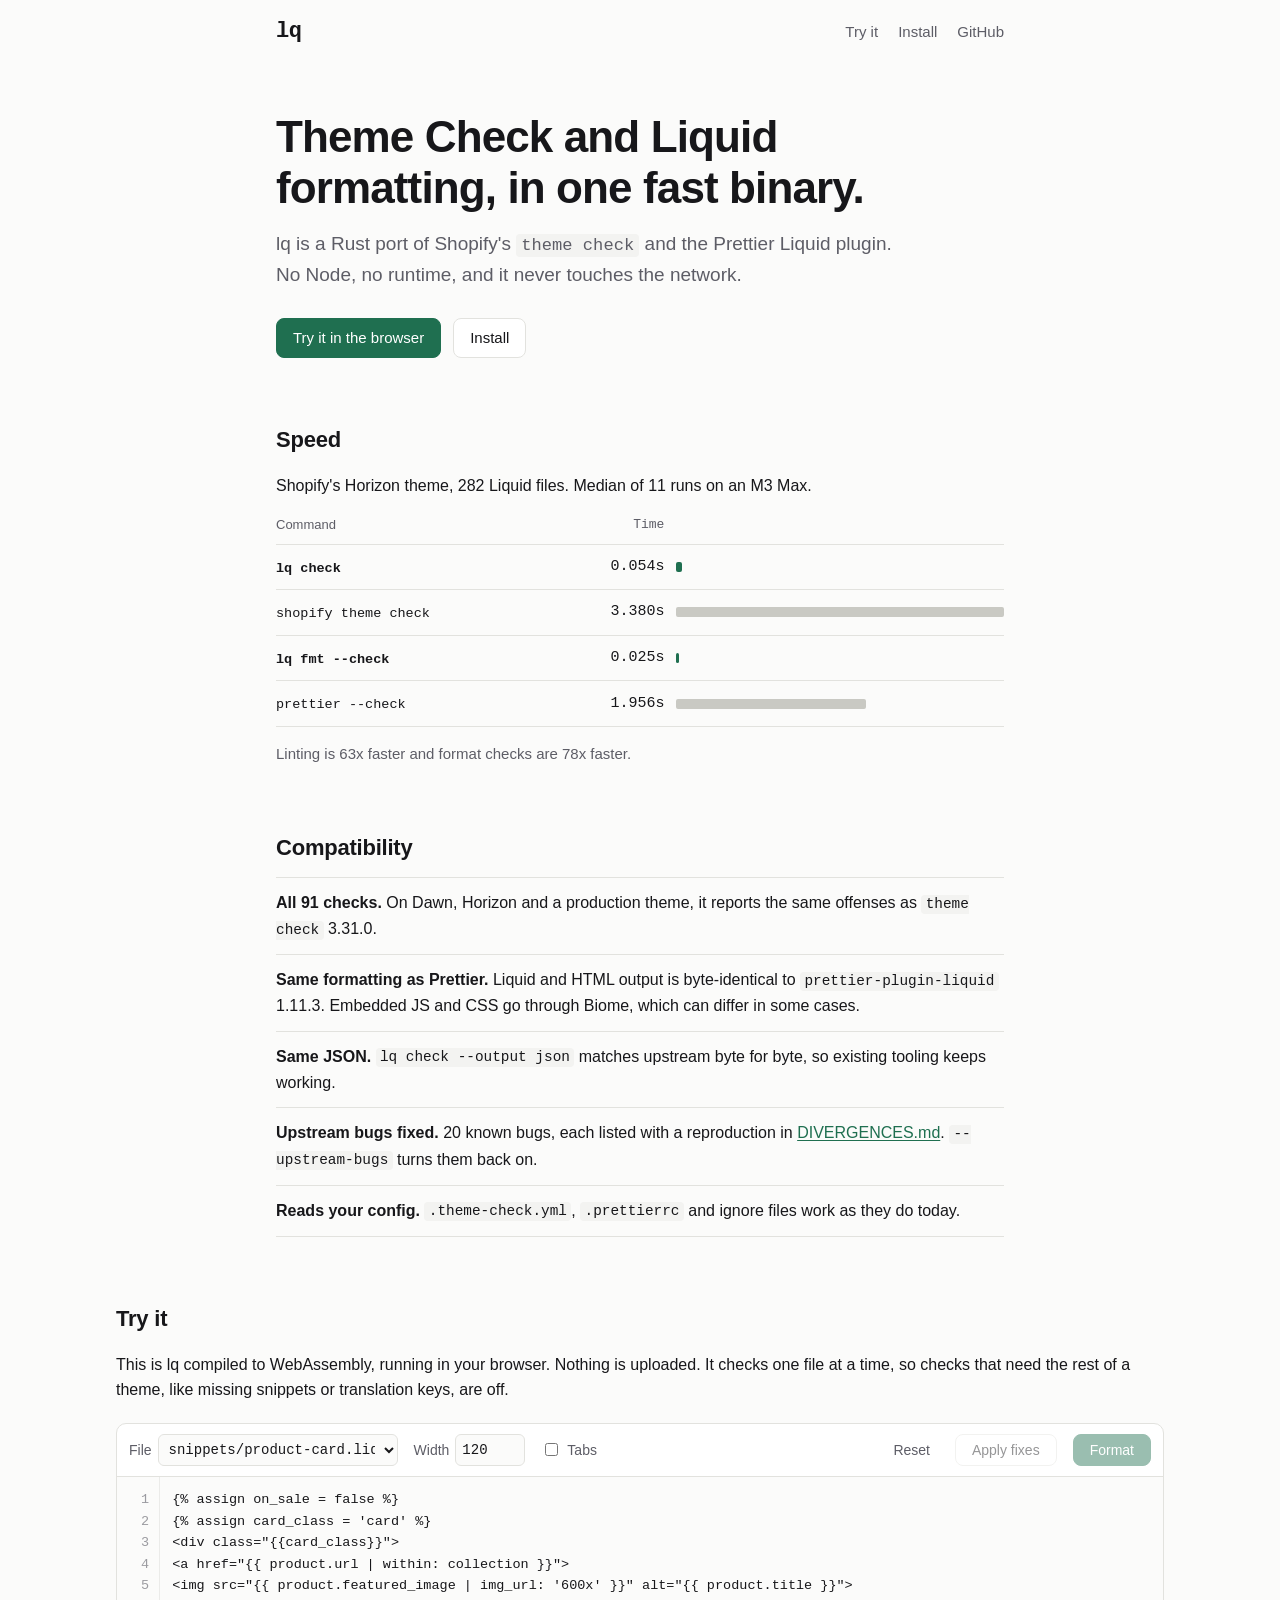
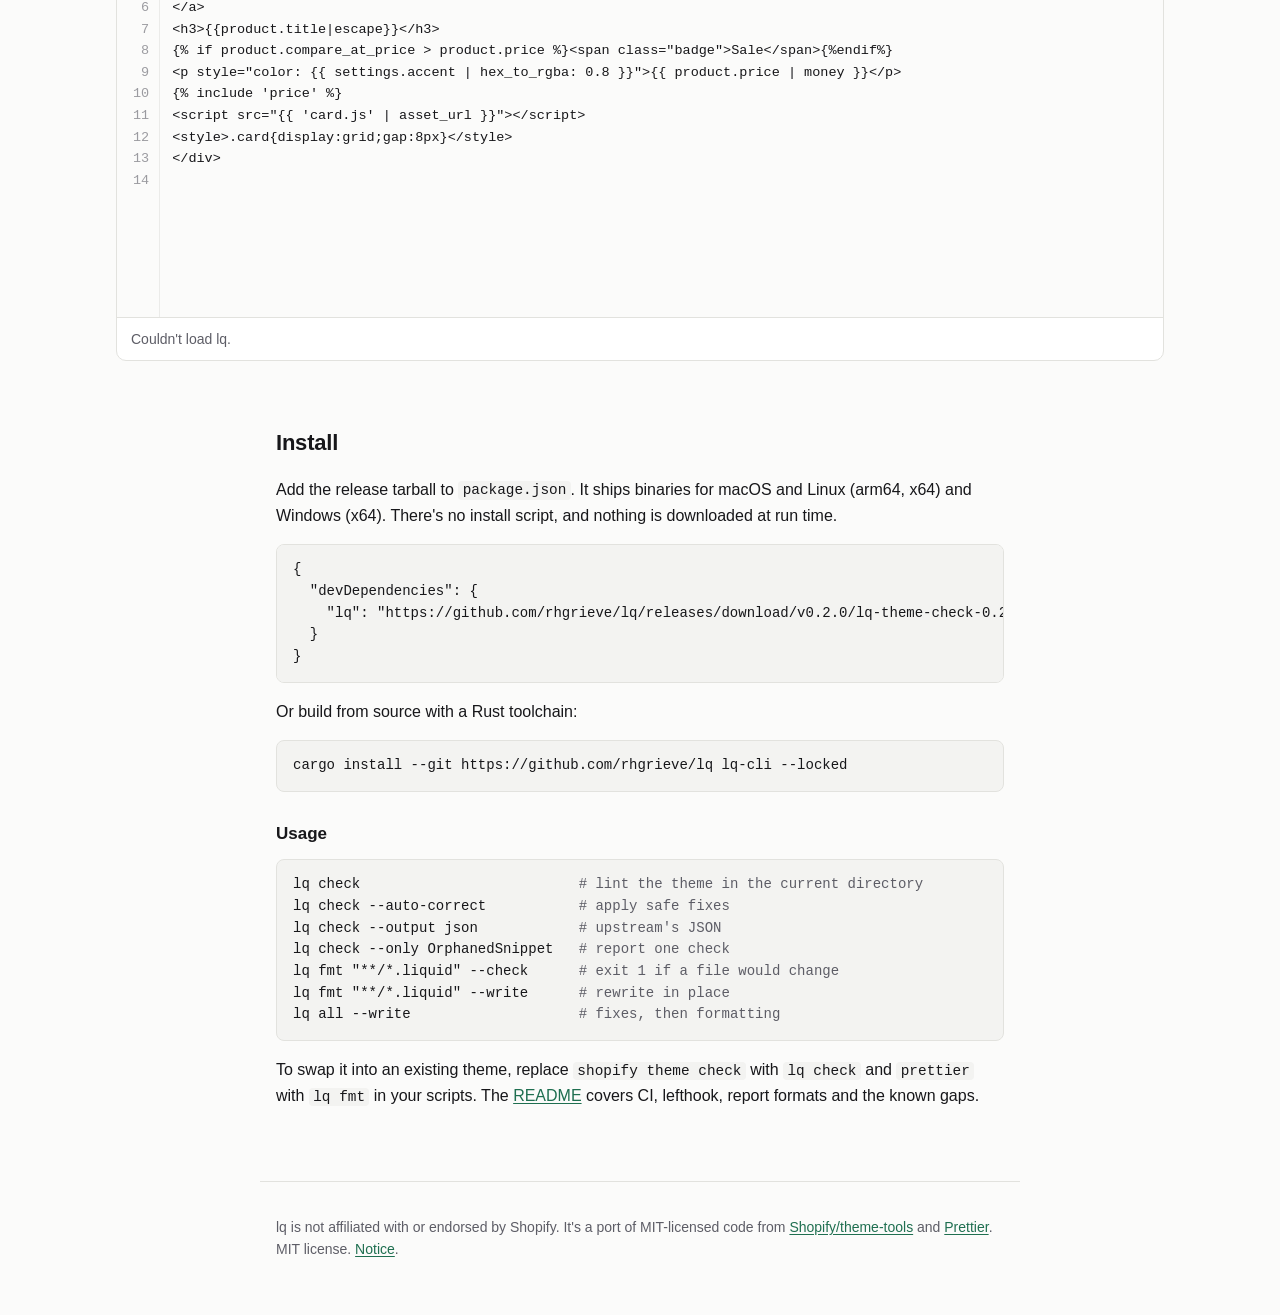
==== site/index.html @ 5e0118fc "Add a landing page with an in-browser playground site/ is plain HTML, CSS and JS: what lq is, the Ho" ====
<!doctype html>
<html lang="en">
<head>
  <meta charset="utf-8">
  <meta name="viewport" content="width=device-width, initial-scale=1">
  <title>lq: fast Theme Check and Liquid formatting</title>
  <meta name="description" content="lq is a Rust port of Shopify Theme Check and the Prettier Liquid plugin. One binary, no Node, no network. Try it in the browser.">
  <meta property="og:title" content="lq">
  <meta property="og:description" content="Shopify Theme Check and the Prettier Liquid plugin, ported to Rust. 63x faster lint, 78x faster formatting on Horizon.">
  <link rel="icon" href="data:image/svg+xml,%3Csvg xmlns='http://www.w3.org/2000/svg' viewBox='0 0 32 32'%3E%3Crect width='32' height='32' rx='6' fill='%23111'/%3E%3Ctext x='16' y='22' font-family='monospace' font-size='16' font-weight='700' fill='%23fff' text-anchor='middle'%3Elq%3C/text%3E%3C/svg%3E">
  <link rel="stylesheet" href="style.css">
  <link rel="modulepreload" href="pkg/lq_wasm.js">
  <script type="module" src="app.js"></script>
</head>
<body>
  <header class="wrap top">
    <a class="logo" href="./">lq</a>
    <nav>
      <a href="#try">Try it</a>
      <a href="#install">Install</a>
      <a href="https://github.com/rhgrieve/lq">GitHub</a>
    </nav>
  </header>

  <main>
    <section class="wrap intro">
      <h1>Theme Check and Liquid formatting, in one fast binary.</h1>
      <p class="lede">
        lq is a Rust port of Shopify's <code>theme check</code> and the Prettier Liquid plugin.
        No Node, no runtime, and it never touches the network.
      </p>
      <div class="cta">
        <a class="button primary" href="#try">Try it in the browser</a>
        <a class="button" href="#install">Install</a>
      </div>
    </section>

    <section class="wrap" aria-labelledby="speed-h">
      <h2 id="speed-h">Speed</h2>
      <p>Shopify's Horizon theme, 282 Liquid files. Median of 11 runs on an M3 Max.</p>
      <table class="bench">
        <thead><tr><th scope="col">Command</th><th scope="col" class="num">Time</th><th scope="col" class="bar-col"><span class="sr-only">Relative</span></th></tr></thead>
        <tbody>
          <tr class="lq"><td><code>lq check</code></td><td class="num">0.054s</td><td class="bar-col"><span class="bar" style="--w: 1.6%"></span></td></tr>
          <tr><td><code>shopify theme check</code></td><td class="num">3.380s</td><td class="bar-col"><span class="bar" style="--w: 100%"></span></td></tr>
          <tr class="lq"><td><code>lq fmt --check</code></td><td class="num">0.025s</td><td class="bar-col"><span class="bar" style="--w: 0.74%"></span></td></tr>
          <tr><td><code>prettier --check</code></td><td class="num">1.956s</td><td class="bar-col"><span class="bar" style="--w: 57.9%"></span></td></tr>
        </tbody>
      </table>
      <p class="note">Linting is 63x faster and format checks are 78x faster.</p>
    </section>

    <section class="wrap" aria-labelledby="compat-h">
      <h2 id="compat-h">Compatibility</h2>
      <ul class="facts">
        <li><strong>All 91 checks.</strong> On Dawn, Horizon and a production theme, it reports the same offenses as <code>theme check</code> 3.31.0.</li>
        <li><strong>Same formatting as Prettier.</strong> Liquid and HTML output is byte-identical to <code>prettier-plugin-liquid</code> 1.11.3. Embedded JS and CSS go through Biome, which can differ in some cases.</li>
        <li><strong>Same JSON.</strong> <code>lq check --output json</code> matches upstream byte for byte, so existing tooling keeps working.</li>
        <li><strong>Upstream bugs fixed.</strong> 20 known bugs, each listed with a reproduction in <a href="https://github.com/rhgrieve/lq/blob/main/DIVERGENCES.md">DIVERGENCES.md</a>. <code>--upstream-bugs</code> turns them back on.</li>
        <li><strong>Reads your config.</strong> <code>.theme-check.yml</code>, <code>.prettierrc</code> and ignore files work as they do today.</li>
      </ul>
    </section>

    <section class="wrap wide" id="try" aria-labelledby="try-h">
      <h2 id="try-h">Try it</h2>
      <p>
        This is lq compiled to WebAssembly, running in your browser. Nothing is uploaded.
        It checks one file at a time, so checks that need the rest of a theme, like missing snippets or translation keys, are off.
      </p>

      <div class="playground">
        <div class="toolbar">
          <label>File
            <select id="path">
              <option value="snippets/product-card.liquid">snippets/product-card.liquid</option>
              <option value="sections/featured.liquid">sections/featured.liquid</option>
              <option value="blocks/text.liquid">blocks/text.liquid</option>
              <option value="layout/theme.liquid">layout/theme.liquid</option>
              <option value="templates/product.liquid">templates/product.liquid</option>
            </select>
          </label>
          <label>Width
            <input id="width" type="number" min="40" max="200" step="10" value="120" inputmode="numeric">
          </label>
          <label class="check"><input id="tabs" type="checkbox"> Tabs</label>
          <span class="spacer"></span>
          <button id="reset" type="button" class="quiet">Reset</button>
          <button id="fix" type="button" disabled>Apply fixes</button>
          <button id="format" type="button" class="primary" disabled title="Format (Ctrl+Enter or ⌘+Enter)">Format</button>
        </div>

        <div class="editor">
          <pre class="gutter" id="gutter" aria-hidden="true"></pre>
          <textarea id="source" spellcheck="false" autocapitalize="off" autocomplete="off" aria-label="Liquid source"></textarea>
        </div>

        <div class="results" aria-live="polite">
          <div class="status"><span id="status">Loading lq…</span><span id="timing"></span></div>
          <ol id="offenses" class="offenses"></ol>
        </div>
      </div>
    </section>

    <section class="wrap" id="install" aria-labelledby="install-h">
      <h2 id="install-h">Install</h2>
      <p>Add the release tarball to <code>package.json</code>. It ships binaries for macOS and Linux (arm64, x64) and Windows (x64). There's no install script, and nothing is downloaded at run time.</p>
      <pre class="code"><code>{
  "devDependencies": {
    "lq": "https://github.com/rhgrieve/lq/releases/download/v0.2.0/lq-theme-check-0.2.0.tgz"
  }
}</code></pre>
      <p>Or build from source with a Rust toolchain:</p>
      <pre class="code"><code>cargo install --git https://github.com/rhgrieve/lq lq-cli --locked</code></pre>

      <h3>Usage</h3>
      <pre class="code"><code>lq check                          <span class="c"># lint the theme in the current directory</span>
lq check --auto-correct           <span class="c"># apply safe fixes</span>
lq check --output json            <span class="c"># upstream's JSON</span>
lq check --only OrphanedSnippet   <span class="c"># report one check</span>
lq fmt "**/*.liquid" --check      <span class="c"># exit 1 if a file would change</span>
lq fmt "**/*.liquid" --write      <span class="c"># rewrite in place</span>
lq all --write                    <span class="c"># fixes, then formatting</span></code></pre>
      <p>To swap it into an existing theme, replace <code>shopify theme check</code> with <code>lq check</code> and <code>prettier</code> with <code>lq fmt</code> in your scripts. The <a href="https://github.com/rhgrieve/lq#readme">README</a> covers CI, lefthook, report formats and the known gaps.</p>
    </section>
  </main>

  <footer class="wrap foot">
    <p>lq is not affiliated with or endorsed by Shopify. It's a port of MIT-licensed code from <a href="https://github.com/Shopify/theme-tools">Shopify/theme-tools</a> and <a href="https://github.com/prettier/prettier">Prettier</a>. MIT license. <a href="https://github.com/rhgrieve/lq/blob/main/NOTICE.md">Notice</a>.</p>
    <p id="version"></p>
  </footer>
</body>
</html>
---- site/style.css ----
:root {
  --bg: #fbfbfa;
  --surface: #ffffff;
  --sunken: #f3f3f1;
  --text: #17171a;
  --muted: #5d5d66;
  --border: #e2e2de;
  --accent: #1f6f50;
  --accent-text: #ffffff;
  --bar: #c9c9c3;
  --error: #b42318;
  --warning: #9a6200;
  --info: #2b5fb4;
  --select: #cde8db;
  --mono: ui-monospace, "SF Mono", SFMono-Regular, Menlo, Consolas, "Liberation Mono", monospace;
  --sans: ui-sans-serif, -apple-system, BlinkMacSystemFont, "Segoe UI", Roboto, "Helvetica Neue", Arial, sans-serif;
  color-scheme: light;
}

@media (prefers-color-scheme: dark) {
  :root:not([data-theme="light"]) {
    --bg: #111113;
    --surface: #18181b;
    --sunken: #0c0c0e;
    --text: #ececef;
    --muted: #9b9ba6;
    --border: #2b2b31;
    --accent: #4cc38a;
    --accent-text: #0b1f15;
    --bar: #3a3a42;
    --error: #ff7b72;
    --warning: #e3b341;
    --info: #79a8ff;
    --select: #1d4d37;
    color-scheme: dark;
  }
}

* { box-sizing: border-box; }

html { -webkit-text-size-adjust: 100%; scroll-behavior: smooth; }

body {
  margin: 0;
  background: var(--bg);
  color: var(--text);
  font: 16px/1.6 var(--sans);
}

a { color: var(--accent); text-underline-offset: 2px; }
code, pre, textarea, .gutter { font-variant-ligatures: none; }
code { font-family: var(--mono); font-size: 0.9em; }
p code, li code { background: var(--sunken); padding: 0.1em 0.3em; border-radius: 4px; }

.wrap { max-width: 760px; margin: 0 auto; padding: 0 16px; }
.wrap.wide { max-width: 1080px; }

.sr-only { position: absolute; width: 1px; height: 1px; overflow: hidden; clip: rect(0 0 0 0); white-space: nowrap; }

.top { display: flex; align-items: center; justify-content: space-between; padding-top: 20px; padding-bottom: 20px; }
.logo { font: 700 22px/1 var(--mono); color: var(--text); text-decoration: none; letter-spacing: -0.02em; }
.top nav { display: flex; gap: 20px; font-size: 15px; }
.top nav a { color: var(--muted); text-decoration: none; }
.top nav a:hover { color: var(--text); }

section.wrap { margin-top: 64px; margin-bottom: 64px; scroll-margin-top: 16px; }
section.intro { margin-top: 48px; }
h1 { font-size: clamp(30px, 5vw, 44px); line-height: 1.15; letter-spacing: -0.02em; margin: 0 0 16px; text-wrap: balance; }
h2 { font-size: 22px; margin: 0 0 12px; letter-spacing: -0.01em; }
h3 { font-size: 17px; margin: 28px 0 8px; }
.lede { font-size: 19px; color: var(--muted); margin: 0; max-width: 620px; }
.note { color: var(--muted); font-size: 15px; }

.cta { display: flex; gap: 12px; margin-top: 28px; flex-wrap: wrap; }

.button, button {
  display: inline-flex; align-items: center; justify-content: center;
  min-height: 40px; padding: 0 16px;
  border: 1px solid var(--border); border-radius: 8px;
  background: var(--surface); color: var(--text);
  font: 500 15px/1 var(--sans); text-decoration: none; cursor: pointer;
}
.button:hover, button:hover:not(:disabled) { border-color: var(--muted); }
.button.primary, button.primary { background: var(--accent); border-color: var(--accent); color: var(--accent-text); }
.button.primary:hover, button.primary:hover:not(:disabled) { filter: brightness(1.08); border-color: var(--accent); }
button:disabled { opacity: 0.45; cursor: default; }
:focus-visible { outline: 2px solid var(--accent); outline-offset: 2px; }

.bench { width: 100%; border-collapse: collapse; font-size: 15px; margin: 16px 0 8px; }
.bench th { text-align: left; font-weight: 500; color: var(--muted); font-size: 13px; padding: 0 12px 8px 0; border-bottom: 1px solid var(--border); }
.bench td { padding: 10px 12px 10px 0; border-bottom: 1px solid var(--border); white-space: nowrap; }
.bench .num { text-align: right; font-family: var(--mono); font-variant-numeric: tabular-nums; width: 1%; }
.bench .bar-col { width: 45%; padding-right: 0; }
.bench .bar { display: block; height: 10px; width: max(var(--w), 3px); background: var(--bar); border-radius: 2px; }
.bench tr.lq .bar { background: var(--accent); }
.bench tr.lq td:first-child code { font-weight: 600; }

.facts { list-style: none; padding: 0; margin: 0; }
.facts li { padding: 12px 0; border-bottom: 1px solid var(--border); }
.facts li:first-child { border-top: 1px solid var(--border); }

.code {
  background: var(--sunken); border: 1px solid var(--border); border-radius: 8px;
  padding: 14px 16px; overflow-x: auto; font: 14px/1.55 var(--mono); margin: 12px 0;
}
.code code { font-size: inherit; }
.code .c { color: var(--muted); }

/* Playground */
.playground {
  border: 1px solid var(--border); border-radius: 10px; background: var(--surface);
  overflow: hidden; margin-top: 20px;
}
.toolbar {
  display: flex; flex-wrap: wrap; align-items: center; gap: 10px 16px;
  padding: 10px 12px; border-bottom: 1px solid var(--border); font-size: 14px;
}
.toolbar label { display: inline-flex; align-items: center; gap: 6px; color: var(--muted); }
.toolbar select, .toolbar input[type="number"] {
  font: 14px var(--mono); color: var(--text); background: var(--bg);
  border: 1px solid var(--border); border-radius: 6px; height: 32px; padding: 0 6px;
}
.toolbar input[type="number"] { width: 70px; }
.toolbar select { max-width: 240px; }
.toolbar .spacer { flex: 1; }
.toolbar button { min-height: 32px; font-size: 14px; }
.toolbar button.quiet { border-color: transparent; background: none; color: var(--muted); padding: 0 8px; }
.toolbar button.quiet:hover { color: var(--text); border-color: transparent; }

.editor { display: flex; height: 440px; background: var(--bg); position: relative; }
.gutter, .editor textarea { font: 13.5px/1.6 var(--mono); margin: 0; padding: 12px 0; }
.gutter {
  flex: none; min-width: 3.2em; padding-left: 8px; padding-right: 10px; text-align: right;
  color: var(--muted); opacity: 0.6; overflow: hidden; user-select: none; border-right: 1px solid var(--border);
}
.gutter .hit { color: var(--error); opacity: 1; font-weight: 700; }
.gutter .hit.warning { color: var(--warning); }
.gutter .hit.info { color: var(--info); }
.editor textarea {
  flex: 1; min-width: 0; border: 0; resize: none; outline: none;
  padding-left: 12px; padding-right: 12px;
  background: transparent; color: var(--text); white-space: pre; overflow: auto; tab-size: 2;
}
.editor textarea::selection { background: var(--select); }

.results { border-top: 1px solid var(--border); }
.status {
  display: flex; justify-content: space-between; gap: 12px;
  padding: 10px 14px; font-size: 14px; color: var(--muted);
}
#timing { font-family: var(--mono); font-size: 13px; }
.offenses { list-style: none; margin: 0; padding: 0; max-height: 300px; overflow: auto; }
.offense {
  display: grid; grid-template-columns: 64px 56px 1fr; gap: 2px 12px; align-items: baseline;
  padding: 8px 14px; border-top: 1px solid var(--border); font-size: 14px; cursor: pointer;
}
.offense:hover { background: var(--sunken); }
.sev { font: 600 12px var(--mono); text-transform: uppercase; letter-spacing: 0.03em; }
.sev.error { color: var(--error); }
.sev.warning { color: var(--warning); }
.sev.info { color: var(--info); }
.offense .loc {
  all: unset; font: 13px var(--mono); color: var(--muted); cursor: pointer; border-radius: 4px;
}
.offense .loc:hover { color: var(--text); text-decoration: underline; }
.offense .loc:focus-visible { outline: 2px solid var(--accent); outline-offset: 2px; }
.msg { min-width: 0; }
.meta { display: flex; flex-wrap: wrap; align-items: center; gap: 4px 10px; margin-top: 2px; }
.meta a, .meta code { font: 12.5px var(--mono); }
.meta code { color: var(--muted); }
.fixable { font-size: 12px; color: var(--accent); }
.meta .suggest {
  min-height: 0; padding: 2px 8px; font-size: 12.5px; border-radius: 6px;
  color: var(--accent); border-color: var(--border); background: var(--surface);
}
.meta .suggest::before { content: "Apply:"; color: var(--muted); margin-right: 0.35em; }

.foot { border-top: 1px solid var(--border); padding-top: 20px; padding-bottom: 40px; margin-top: 72px; color: var(--muted); font-size: 14px; }

@media (max-width: 640px) {
  .top nav { gap: 14px; }
  section.wrap { margin-top: 44px; margin-bottom: 44px; }
  .lede { font-size: 17px; }
  .bench .bar-col { display: none; }
  .editor { height: 360px; }
  .toolbar .spacer { display: none; }
  .toolbar select { max-width: 100%; }
  .offense { grid-template-columns: auto 1fr; }
  .offense .msg { grid-column: 1 / -1; }
}
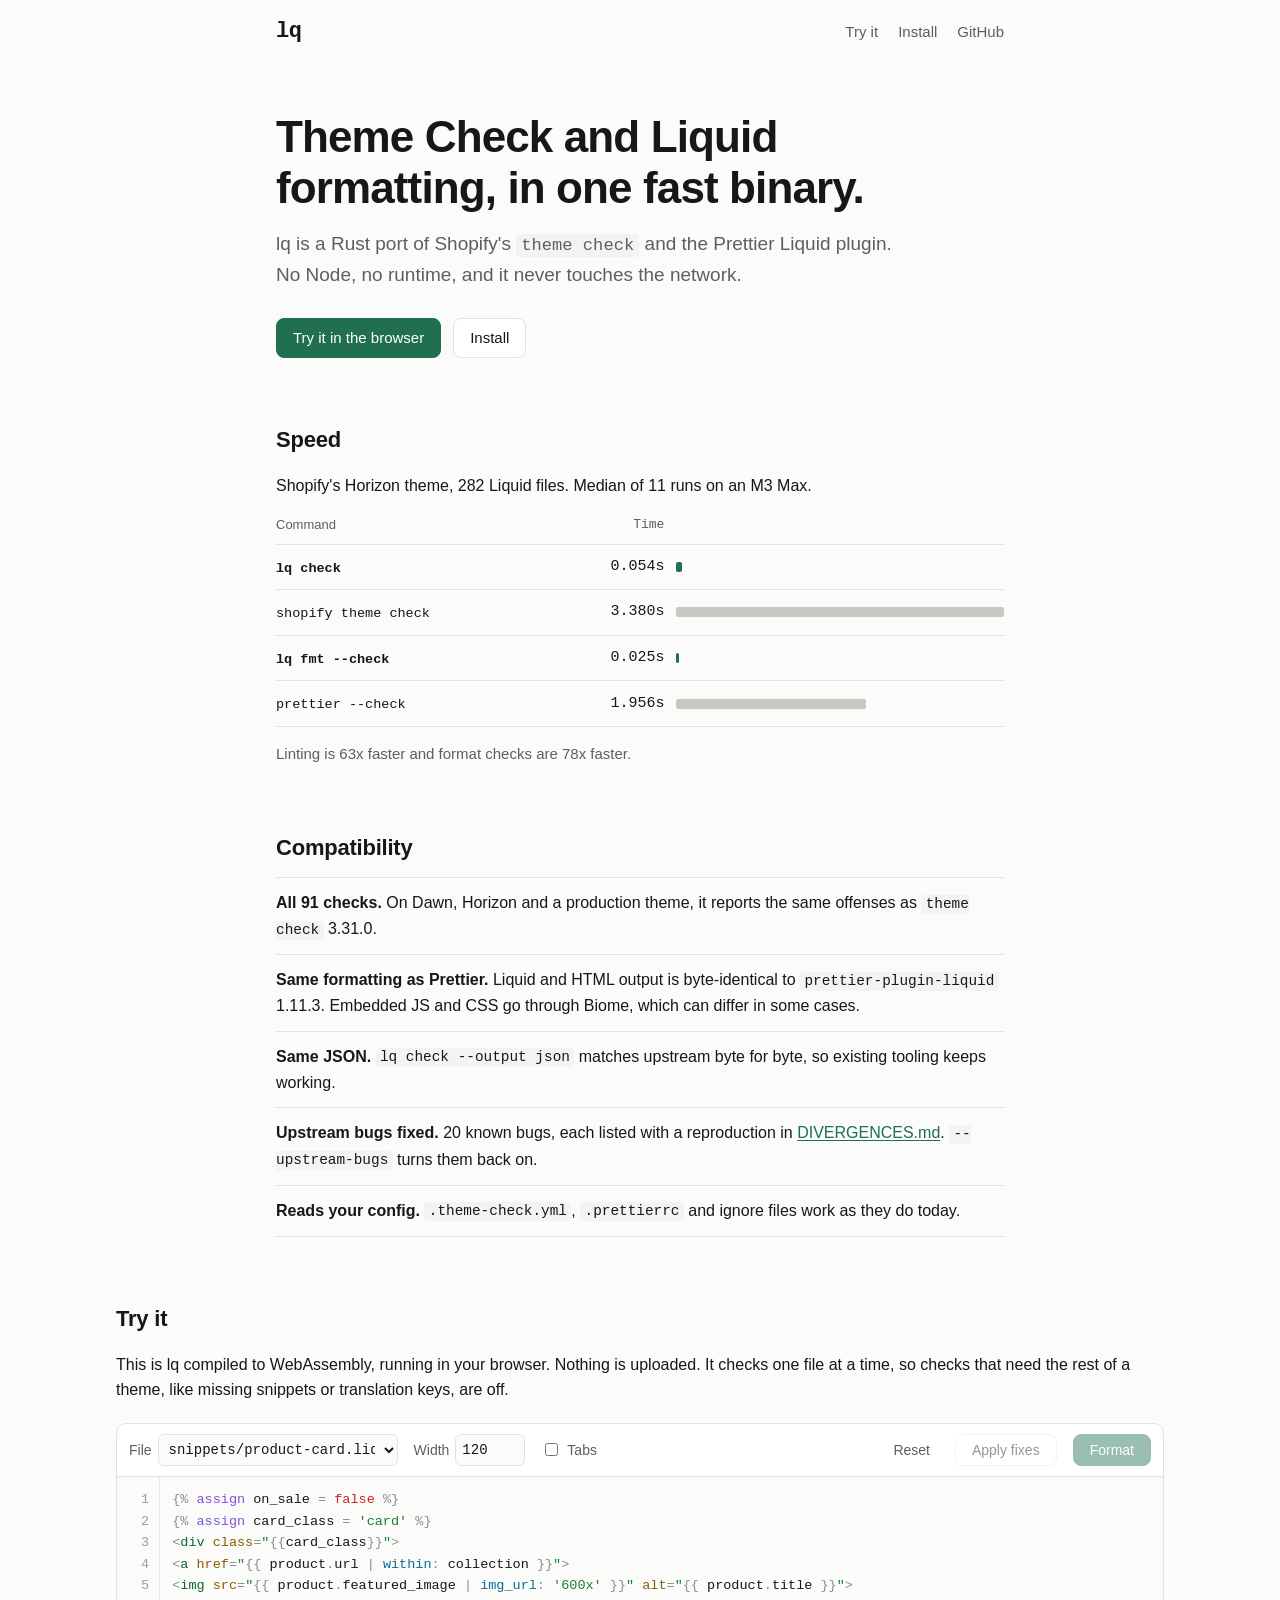
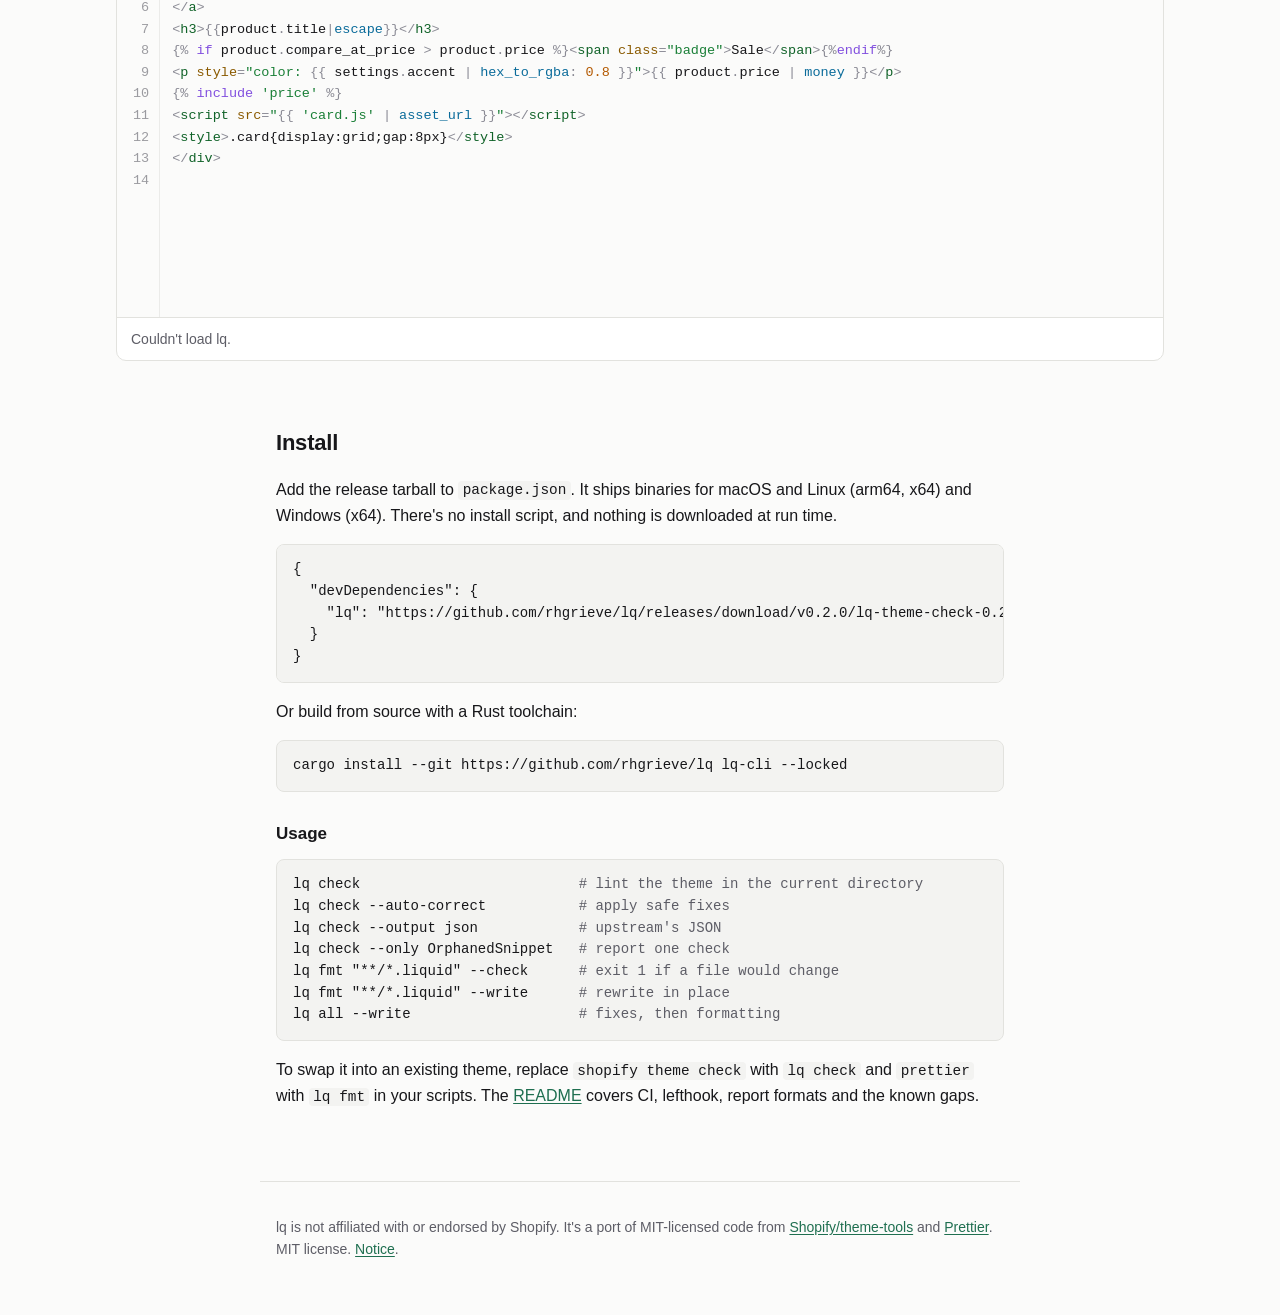
==== commit cf0a8b33: "Highlight Liquid and HTML in the playground editor The editor stays a textarea, so typing, undo and " ====
--- a/site/index.html
+++ b/site/index.html
@@ -91,7 +91,11 @@
 
         <div class="editor">
           <pre class="gutter" id="gutter" aria-hidden="true"></pre>
-          <textarea id="source" spellcheck="false" autocapitalize="off" autocomplete="off" aria-label="Liquid source"></textarea>
+          <div class="code-area">
+            <pre class="layer" id="hl" aria-hidden="true"></pre>
+            <pre class="layer marks" id="marks" aria-hidden="true"></pre>
+            <textarea id="source" spellcheck="false" autocapitalize="off" autocomplete="off" aria-label="Liquid source"></textarea>
+          </div>
         </div>
 
         <div class="results" aria-live="polite">
--- a/site/style.css
+++ b/site/style.css
@@ -1,4 +1,13 @@
 :root {
+  --tk-delim: #8a8a94;
+  --tk-tag: #8250df;
+  --tk-filter: #0a6b9a;
+  --tk-str: #1a7f37;
+  --tk-num: #b35900;
+  --tk-kw: #cf222e;
+  --tk-el: #116329;
+  --tk-attr: #8a5a00;
+  --tk-comment: #8a8a94;
   --bg: #fbfbfa;
   --surface: #ffffff;
   --sunken: #f3f3f1;
@@ -32,6 +41,15 @@
     --warning: #e3b341;
     --info: #79a8ff;
     --select: #1d4d37;
+    --tk-delim: #7d7d88;
+    --tk-tag: #c4a1ff;
+    --tk-filter: #6cc4f0;
+    --tk-str: #8fd19e;
+    --tk-num: #f0a35e;
+    --tk-kw: #ff8b85;
+    --tk-el: #7ee2a8;
+    --tk-attr: #e8c178;
+    --tk-comment: #75757f;
     color-scheme: dark;
   }
 }
@@ -128,7 +146,7 @@
 .toolbar button.quiet:hover { color: var(--text); border-color: transparent; }
 
 .editor { display: flex; height: 440px; background: var(--bg); position: relative; }
-.gutter, .editor textarea { font: 13.5px/1.6 var(--mono); margin: 0; padding: 12px 0; }
+.gutter, .editor textarea, .layer { font: 13.5px/1.6 var(--mono); margin: 0; padding: 12px 0; }
 .gutter {
   flex: none; min-width: 3.2em; padding-left: 8px; padding-right: 10px; text-align: right;
   color: var(--muted); opacity: 0.6; overflow: hidden; user-select: none; border-right: 1px solid var(--border);
@@ -136,12 +154,34 @@
 .gutter .hit { color: var(--error); opacity: 1; font-weight: 700; }
 .gutter .hit.warning { color: var(--warning); }
 .gutter .hit.info { color: var(--info); }
+.code-area { flex: 1; min-width: 0; position: relative; }
+/* The textarea sits on top with transparent text; the layers under it draw the colors and the
+   offense underlines, and scroll with it. */
+.layer, .editor textarea {
+  position: absolute; inset: 0; width: 100%; height: 100%;
+  padding-left: 12px; padding-right: 12px; white-space: pre; tab-size: 2; overflow: hidden;
+  border: 0; letter-spacing: normal; word-spacing: normal;
+}
+.layer { color: var(--text); pointer-events: none; padding-right: 40px; }
+.layer.marks { color: transparent; }
 .editor textarea {
-  flex: 1; min-width: 0; border: 0; resize: none; outline: none;
-  padding-left: 12px; padding-right: 12px;
-  background: transparent; color: var(--text); white-space: pre; overflow: auto; tab-size: 2;
+  resize: none; outline: none; overflow: auto;
+  background: transparent; color: transparent; caret-color: var(--text);
 }
 .editor textarea::selection { background: var(--select); }
+
+.tk-delim, .tk-punct, .tk-op { color: var(--tk-delim); }
+.tk-tag { color: var(--tk-tag); }
+.tk-filter { color: var(--tk-filter); }
+.tk-str { color: var(--tk-str); }
+.tk-num { color: var(--tk-num); }
+.tk-kw { color: var(--tk-kw); }
+.tk-el { color: var(--tk-el); }
+.tk-attr, .tk-arg { color: var(--tk-attr); }
+.tk-comment { color: var(--tk-comment); font-style: italic; }
+.sq { text-decoration: underline wavy var(--error); text-decoration-skip-ink: none; text-underline-offset: 3px; }
+.sq.warning { text-decoration-color: var(--warning); }
+.sq.info { text-decoration-color: var(--info); }
 
 .results { border-top: 1px solid var(--border); }
 .status {
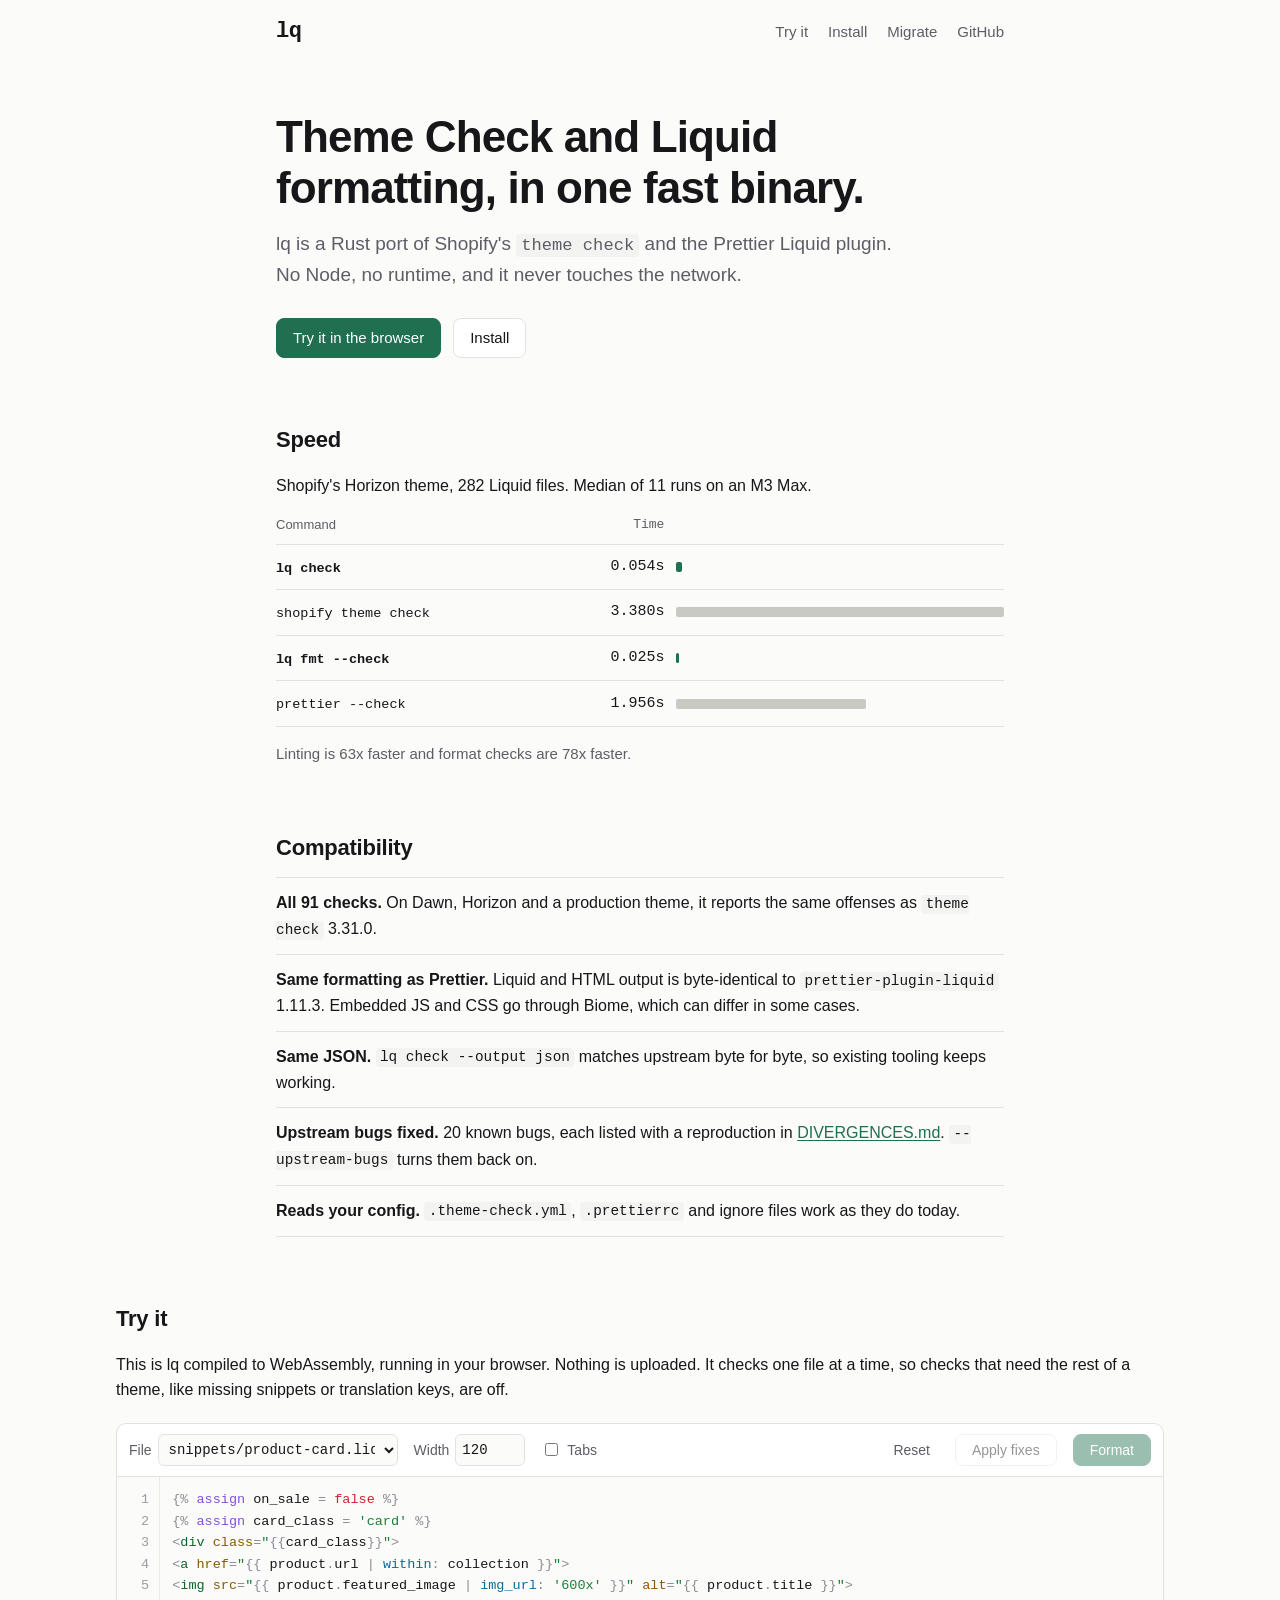
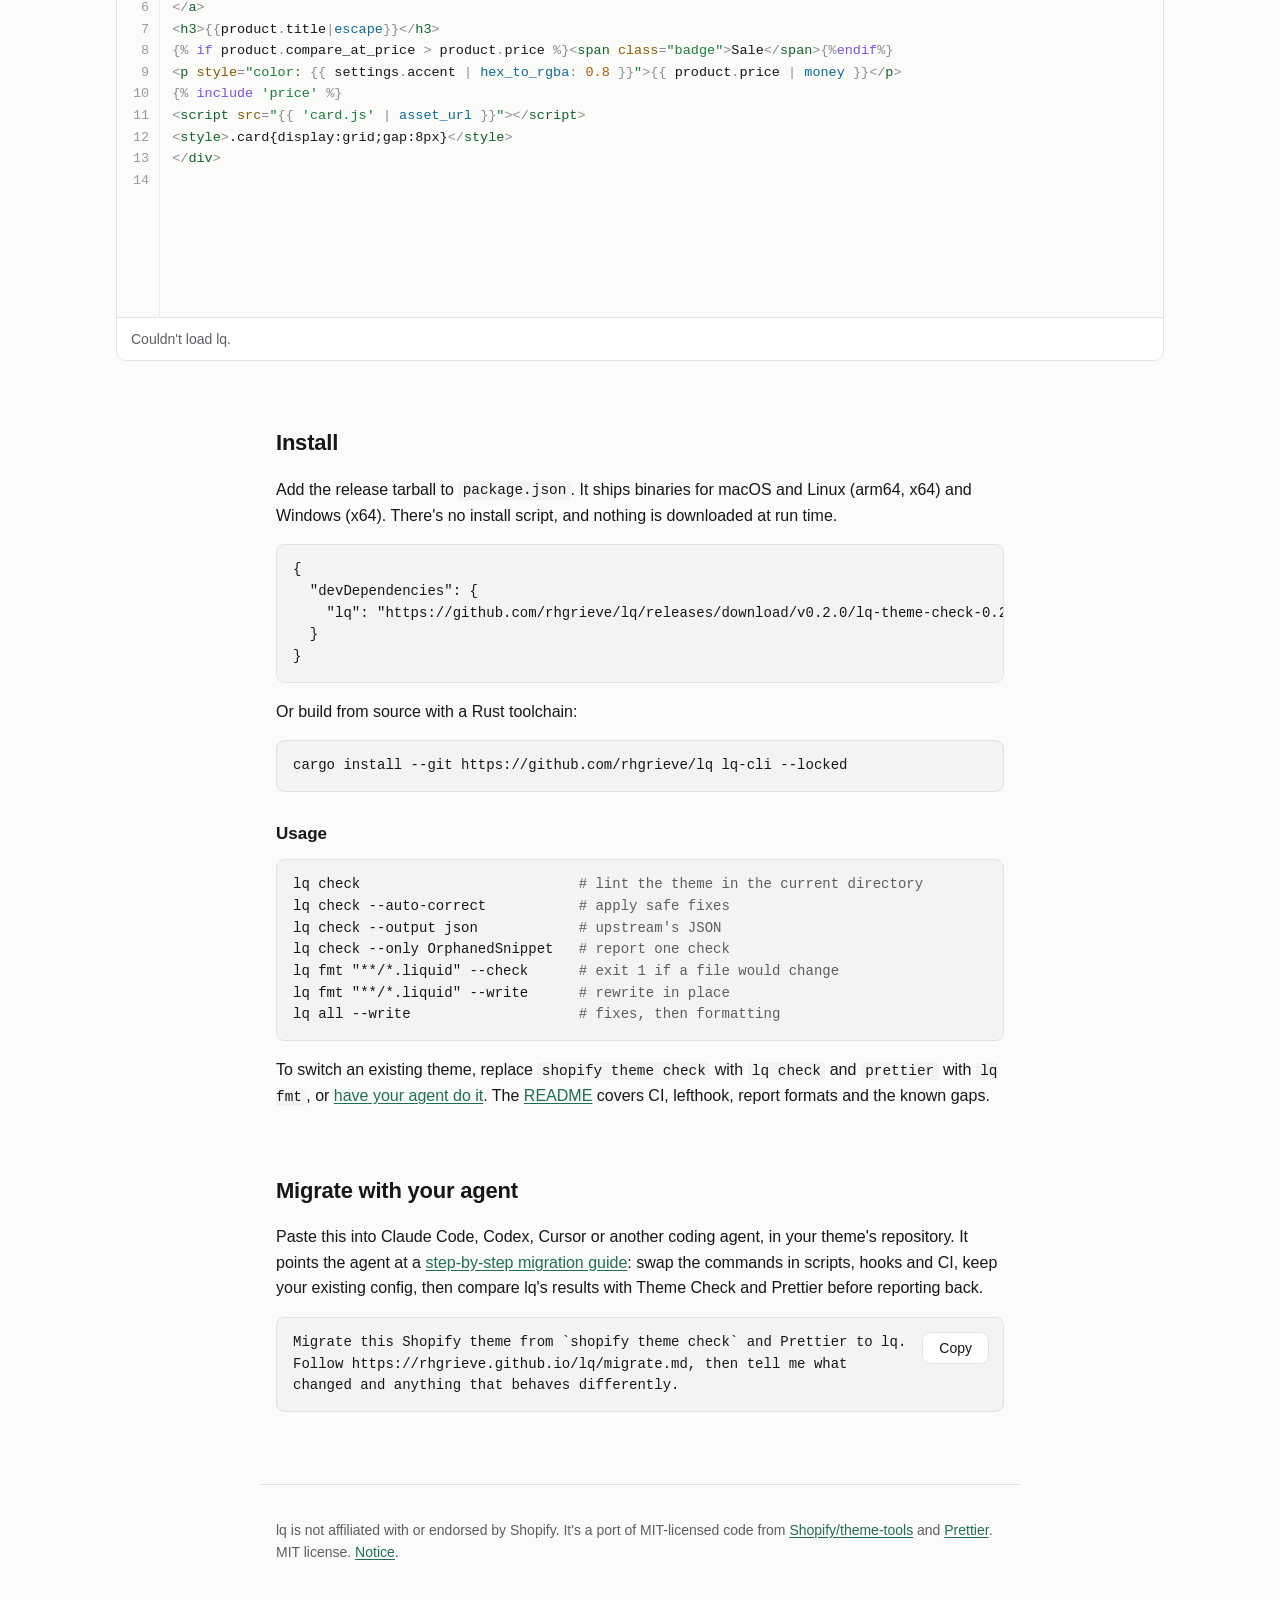
==== commit b1818197: "Add a migration guide for coding agents site/migrate.md tells an agent how to move a theme repositor" ====
--- a/site/index.html
+++ b/site/index.html
@@ -9,6 +9,7 @@
   <meta property="og:description" content="Shopify Theme Check and the Prettier Liquid plugin, ported to Rust. 63x faster lint, 78x faster formatting on Horizon.">
   <link rel="icon" href="data:image/svg+xml,%3Csvg xmlns='http://www.w3.org/2000/svg' viewBox='0 0 32 32'%3E%3Crect width='32' height='32' rx='6' fill='%23111'/%3E%3Ctext x='16' y='22' font-family='monospace' font-size='16' font-weight='700' fill='%23fff' text-anchor='middle'%3Elq%3C/text%3E%3C/svg%3E">
   <link rel="stylesheet" href="style.css">
+  <link rel="alternate" type="text/markdown" href="migrate.md" title="Migrating a theme to lq">
   <link rel="modulepreload" href="pkg/lq_wasm.js">
   <script type="module" src="app.js"></script>
 </head>
@@ -18,6 +19,7 @@
     <nav>
       <a href="#try">Try it</a>
       <a href="#install">Install</a>
+      <a href="#migrate">Migrate</a>
       <a href="https://github.com/rhgrieve/lq">GitHub</a>
     </nav>
   </header>
@@ -124,7 +126,16 @@
 lq fmt "**/*.liquid" --check      <span class="c"># exit 1 if a file would change</span>
 lq fmt "**/*.liquid" --write      <span class="c"># rewrite in place</span>
 lq all --write                    <span class="c"># fixes, then formatting</span></code></pre>
-      <p>To swap it into an existing theme, replace <code>shopify theme check</code> with <code>lq check</code> and <code>prettier</code> with <code>lq fmt</code> in your scripts. The <a href="https://github.com/rhgrieve/lq#readme">README</a> covers CI, lefthook, report formats and the known gaps.</p>
+      <p>To switch an existing theme, replace <code>shopify theme check</code> with <code>lq check</code> and <code>prettier</code> with <code>lq fmt</code>, or <a href="#migrate">have your agent do it</a>. The <a href="https://github.com/rhgrieve/lq#readme">README</a> covers CI, lefthook, report formats and the known gaps.</p>
+    </section>
+
+    <section class="wrap" id="migrate" aria-labelledby="migrate-h">
+      <h2 id="migrate-h">Migrate with your agent</h2>
+      <p>Paste this into Claude Code, Codex, Cursor or another coding agent, in your theme's repository. It points the agent at a <a href="migrate.md">step-by-step migration guide</a>: swap the commands in scripts, hooks and CI, keep your existing config, then compare lq's results with Theme Check and Prettier before reporting back.</p>
+      <div class="prompt">
+        <pre id="prompt-text">Migrate this Shopify theme from `shopify theme check` and Prettier to lq. Follow https://rhgrieve.github.io/lq/migrate.md, then tell me what changed and anything that behaves differently.</pre>
+        <button id="copy-prompt" type="button">Copy</button>
+      </div>
     </section>
   </main>
 
--- a/site/style.css
+++ b/site/style.css
@@ -124,6 +124,13 @@
 .code code { font-size: inherit; }
 .code .c { color: var(--muted); }
 
+.prompt {
+  display: flex; gap: 12px; align-items: flex-start;
+  background: var(--sunken); border: 1px solid var(--border); border-radius: 8px; padding: 14px 14px 14px 16px; margin: 16px 0;
+}
+.prompt pre { flex: 1; min-width: 0; margin: 0; font: 14px/1.55 var(--mono); white-space: pre-wrap; overflow-wrap: anywhere; }
+.prompt button { flex: none; min-height: 32px; font-size: 14px; }
+
 /* Playground */
 .playground {
   border: 1px solid var(--border); border-radius: 10px; background: var(--surface);
@@ -218,7 +225,8 @@
 .foot { border-top: 1px solid var(--border); padding-top: 20px; padding-bottom: 40px; margin-top: 72px; color: var(--muted); font-size: 14px; }
 
 @media (max-width: 640px) {
-  .top nav { gap: 14px; }
+  .top nav { gap: 14px; font-size: 14px; }
+  .prompt { flex-direction: column; }
   section.wrap { margin-top: 44px; margin-bottom: 44px; }
   .lede { font-size: 17px; }
   .bench .bar-col { display: none; }
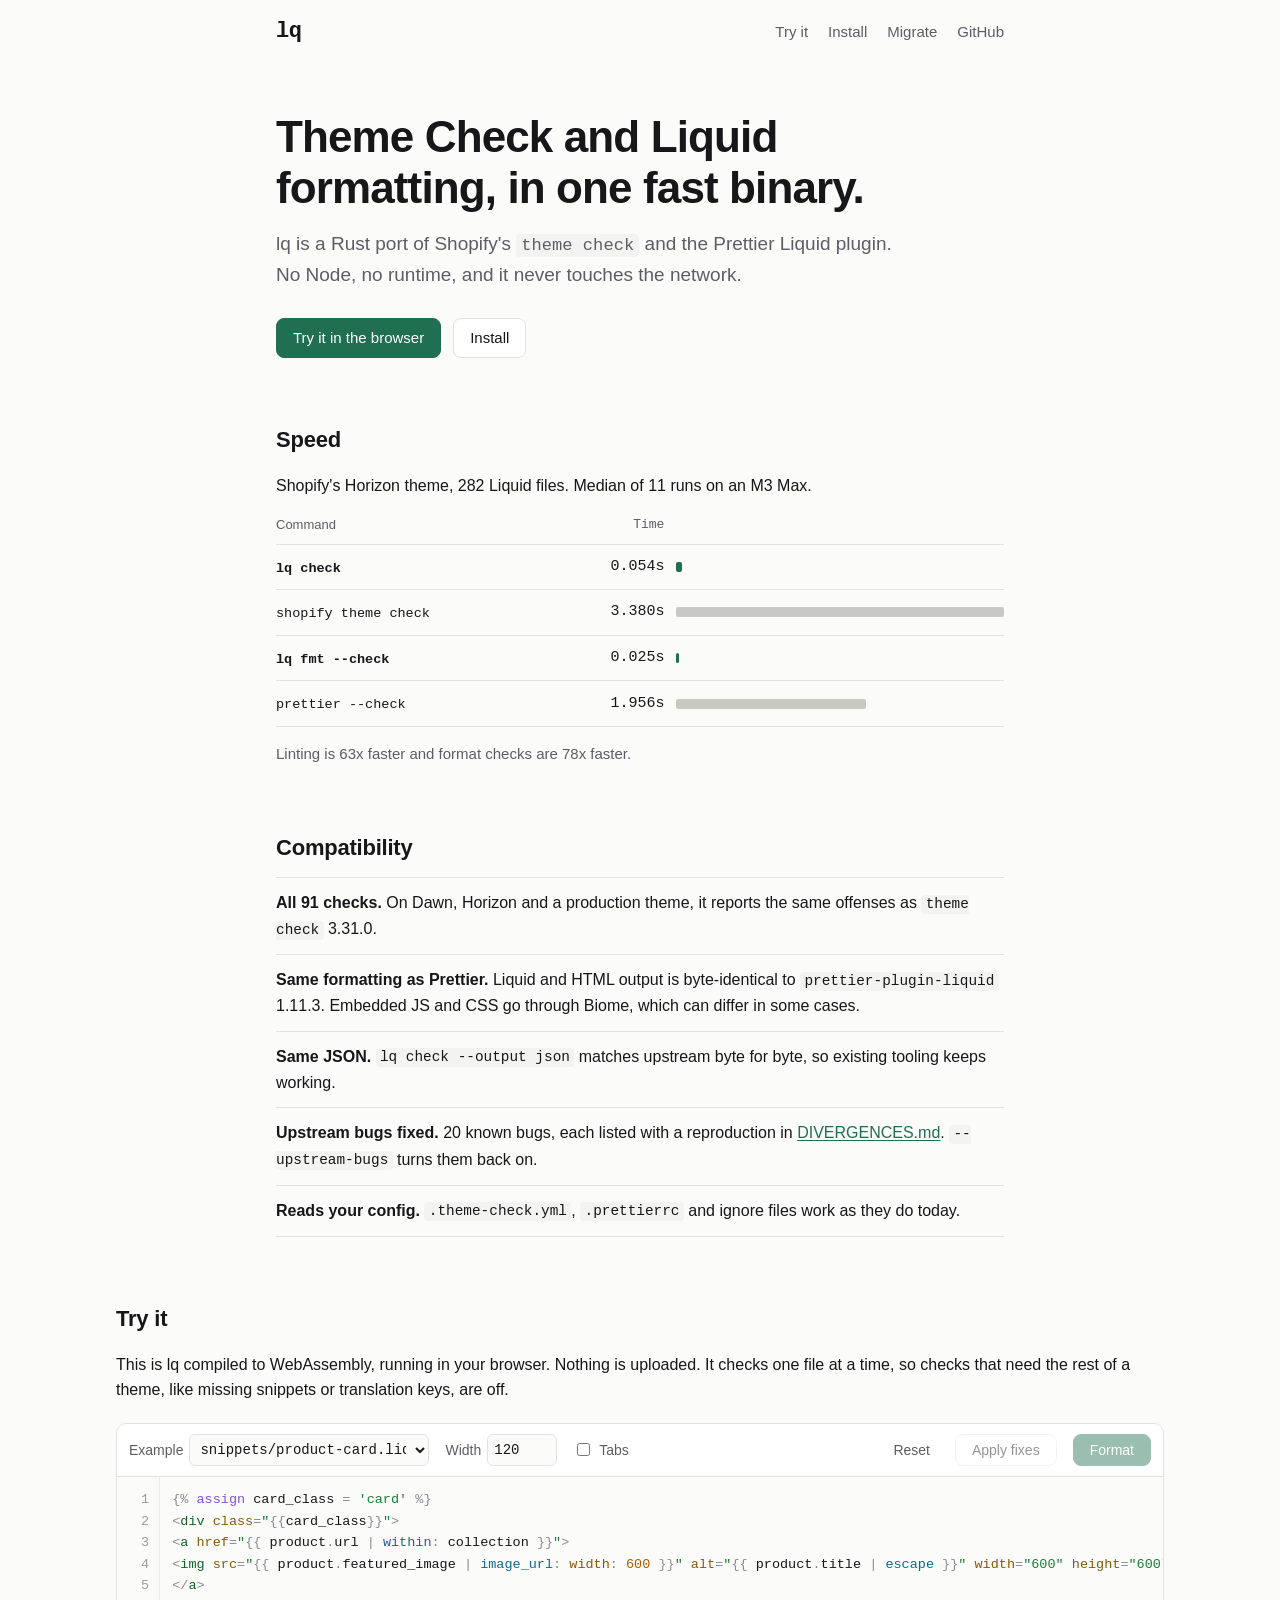
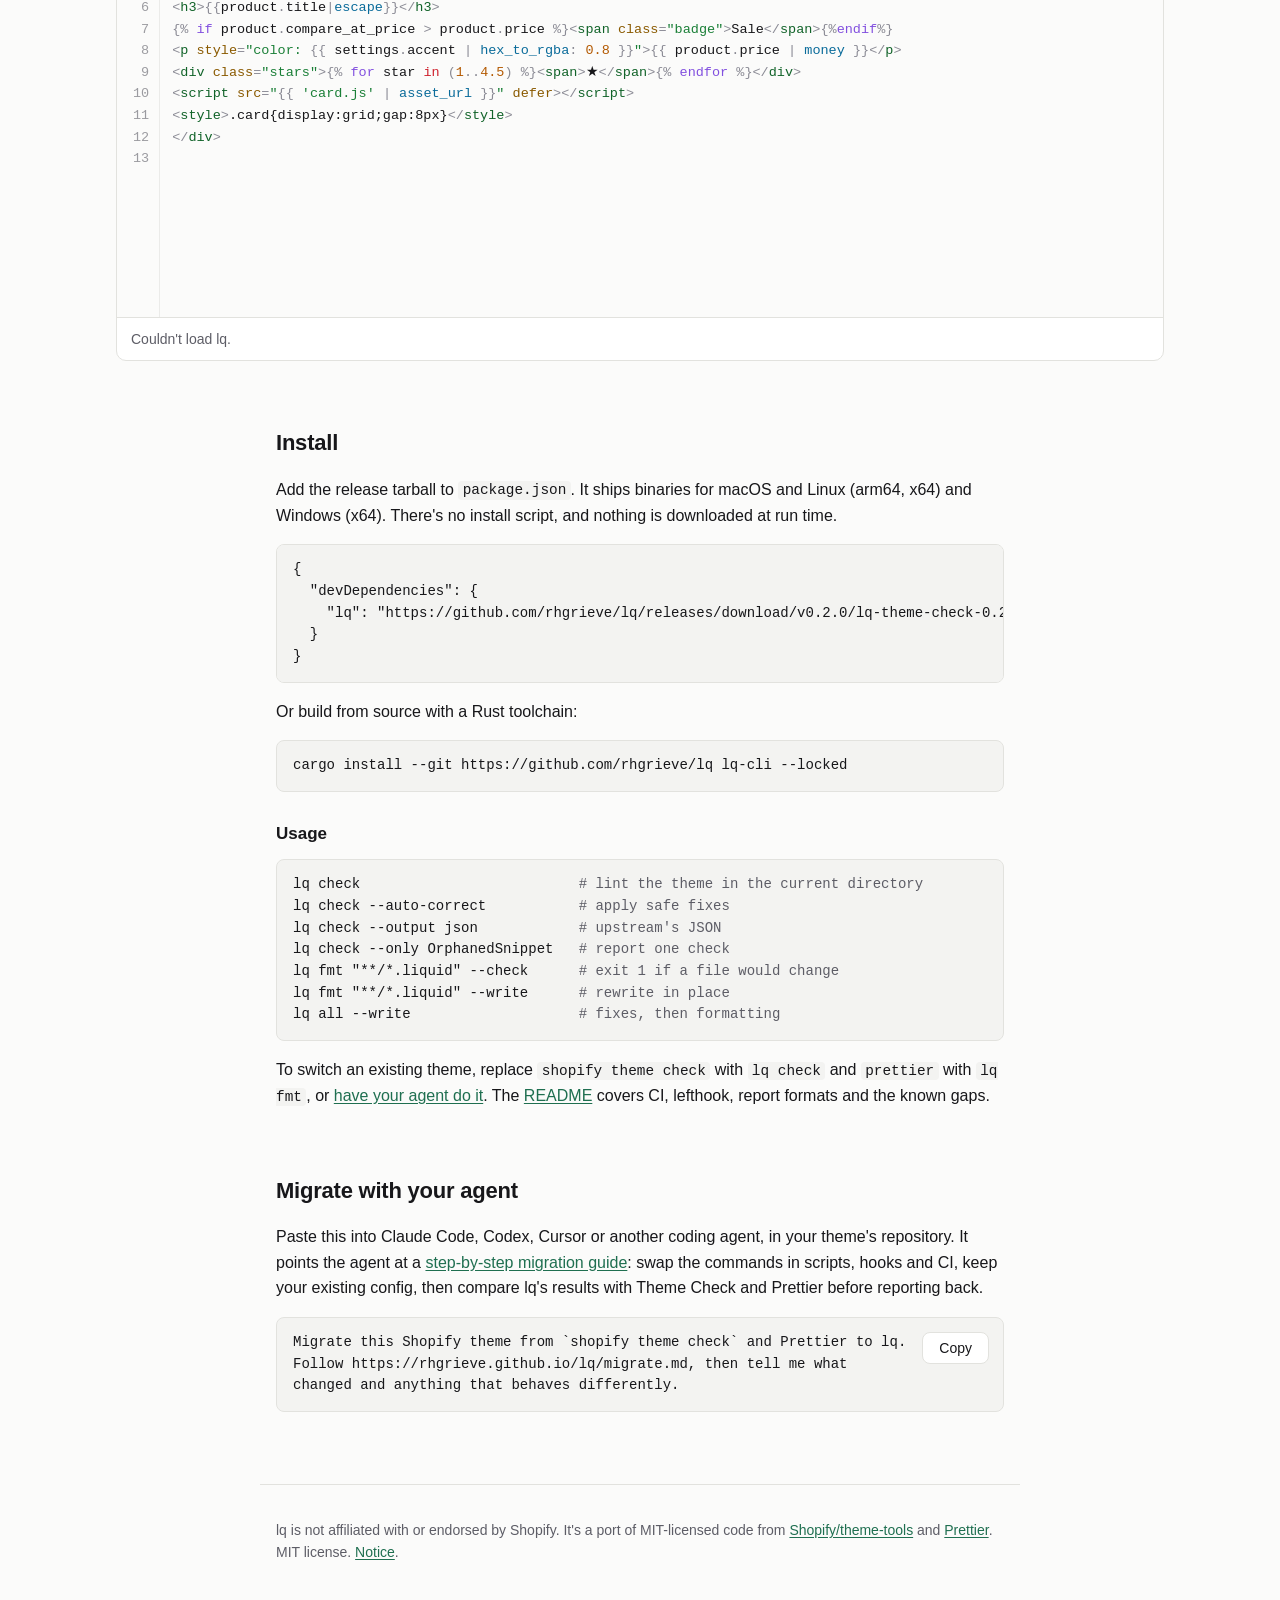
==== commit 80abe8b2: "Load an example per file type from the playground's file picker Picking another path only changed wh" ====
--- a/site/index.html
+++ b/site/index.html
@@ -3,10 +3,33 @@
 <head>
   <meta charset="utf-8">
   <meta name="viewport" content="width=device-width, initial-scale=1">
-  <title>lq: fast Theme Check and Liquid formatting</title>
-  <meta name="description" content="lq is a Rust port of Shopify Theme Check and the Prettier Liquid plugin. One binary, no Node, no network. Try it in the browser.">
-  <meta property="og:title" content="lq">
-  <meta property="og:description" content="Shopify Theme Check and the Prettier Liquid plugin, ported to Rust. 63x faster lint, 78x faster formatting on Horizon.">
+  <title>lq: fast Shopify Theme Check and Liquid formatter</title>
+  <meta name="description" content="lq is a Rust port of Shopify Theme Check and the Prettier Liquid plugin. 63x faster linting and 78x faster format checks, one binary, no Node. Try it in the browser.">
+  <link rel="canonical" href="https://rhgrieve.github.io/lq/">
+  <meta property="og:type" content="website">
+  <meta property="og:site_name" content="lq">
+  <meta property="og:url" content="https://rhgrieve.github.io/lq/">
+  <meta property="og:title" content="lq: fast Shopify Theme Check and Liquid formatter">
+  <meta property="og:description" content="Shopify Theme Check and the Prettier Liquid plugin, ported to Rust. 63x faster lint, 78x faster format checks on Horizon. Try it in the browser.">
+  <meta property="og:image" content="https://rhgrieve.github.io/lq/og.png">
+  <meta property="og:image:width" content="1200">
+  <meta property="og:image:height" content="630">
+  <meta property="og:image:alt" content="lq: Theme Check and Liquid formatting, in one fast binary. 63x faster than theme check, 78x faster than Prettier.">
+  <meta name="twitter:card" content="summary_large_image">
+  <script type="application/ld+json">
+  {
+    "@context": "https://schema.org",
+    "@type": "SoftwareApplication",
+    "name": "lq",
+    "description": "A Rust port of Shopify Theme Check and the Prettier Liquid plugin: lints and formats Shopify Liquid themes.",
+    "url": "https://rhgrieve.github.io/lq/",
+    "applicationCategory": "DeveloperApplication",
+    "operatingSystem": "macOS, Linux, Windows",
+    "license": "https://opensource.org/licenses/MIT",
+    "sameAs": "https://github.com/rhgrieve/lq",
+    "offers": { "@type": "Offer", "price": "0", "priceCurrency": "USD" }
+  }
+  </script>
   <link rel="icon" href="data:image/svg+xml,%3Csvg xmlns='http://www.w3.org/2000/svg' viewBox='0 0 32 32'%3E%3Crect width='32' height='32' rx='6' fill='%23111'/%3E%3Ctext x='16' y='22' font-family='monospace' font-size='16' font-weight='700' fill='%23fff' text-anchor='middle'%3Elq%3C/text%3E%3C/svg%3E">
   <link rel="stylesheet" href="style.css">
   <link rel="alternate" type="text/markdown" href="migrate.md" title="Migrating a theme to lq">
@@ -72,13 +95,11 @@
 
       <div class="playground">
         <div class="toolbar">
-          <label>File
+          <label>Example
             <select id="path">
               <option value="snippets/product-card.liquid">snippets/product-card.liquid</option>
               <option value="sections/featured.liquid">sections/featured.liquid</option>
-              <option value="blocks/text.liquid">blocks/text.liquid</option>
               <option value="layout/theme.liquid">layout/theme.liquid</option>
-              <option value="templates/product.liquid">templates/product.liquid</option>
             </select>
           </label>
           <label>Width
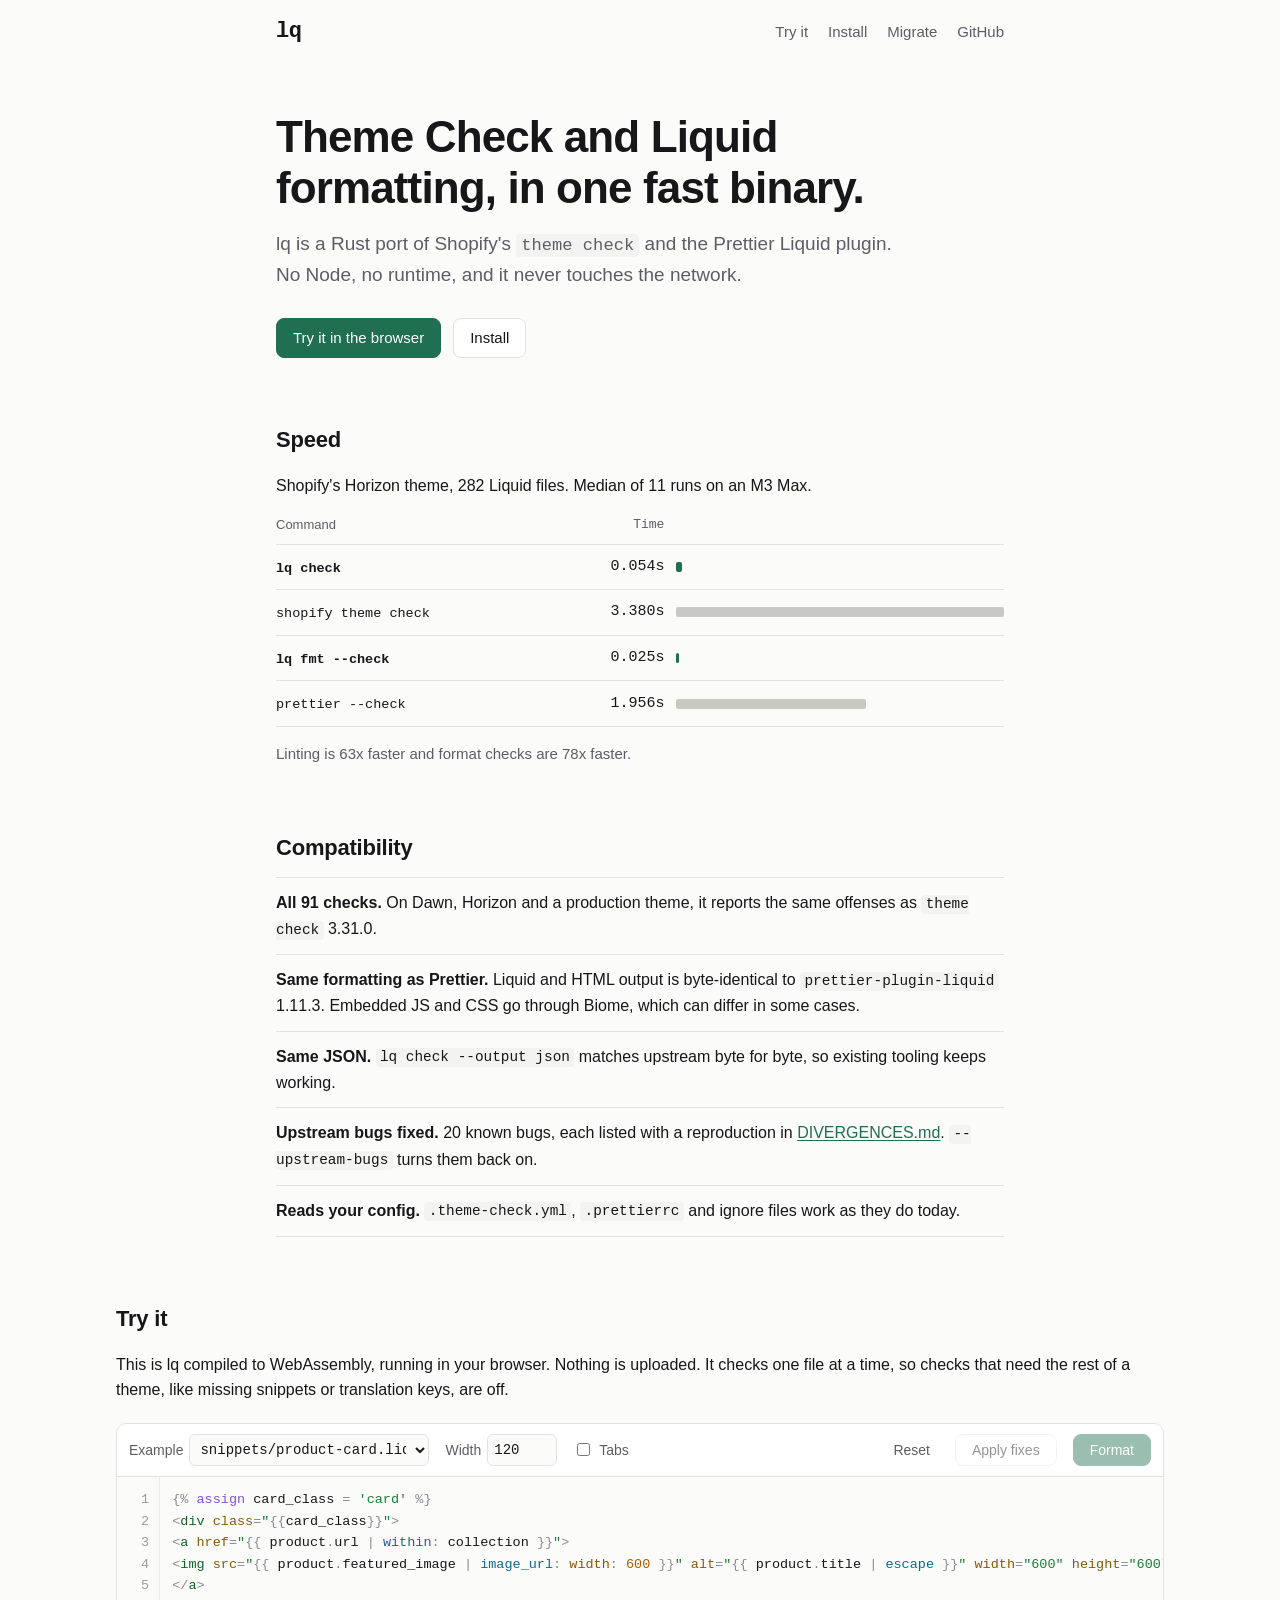
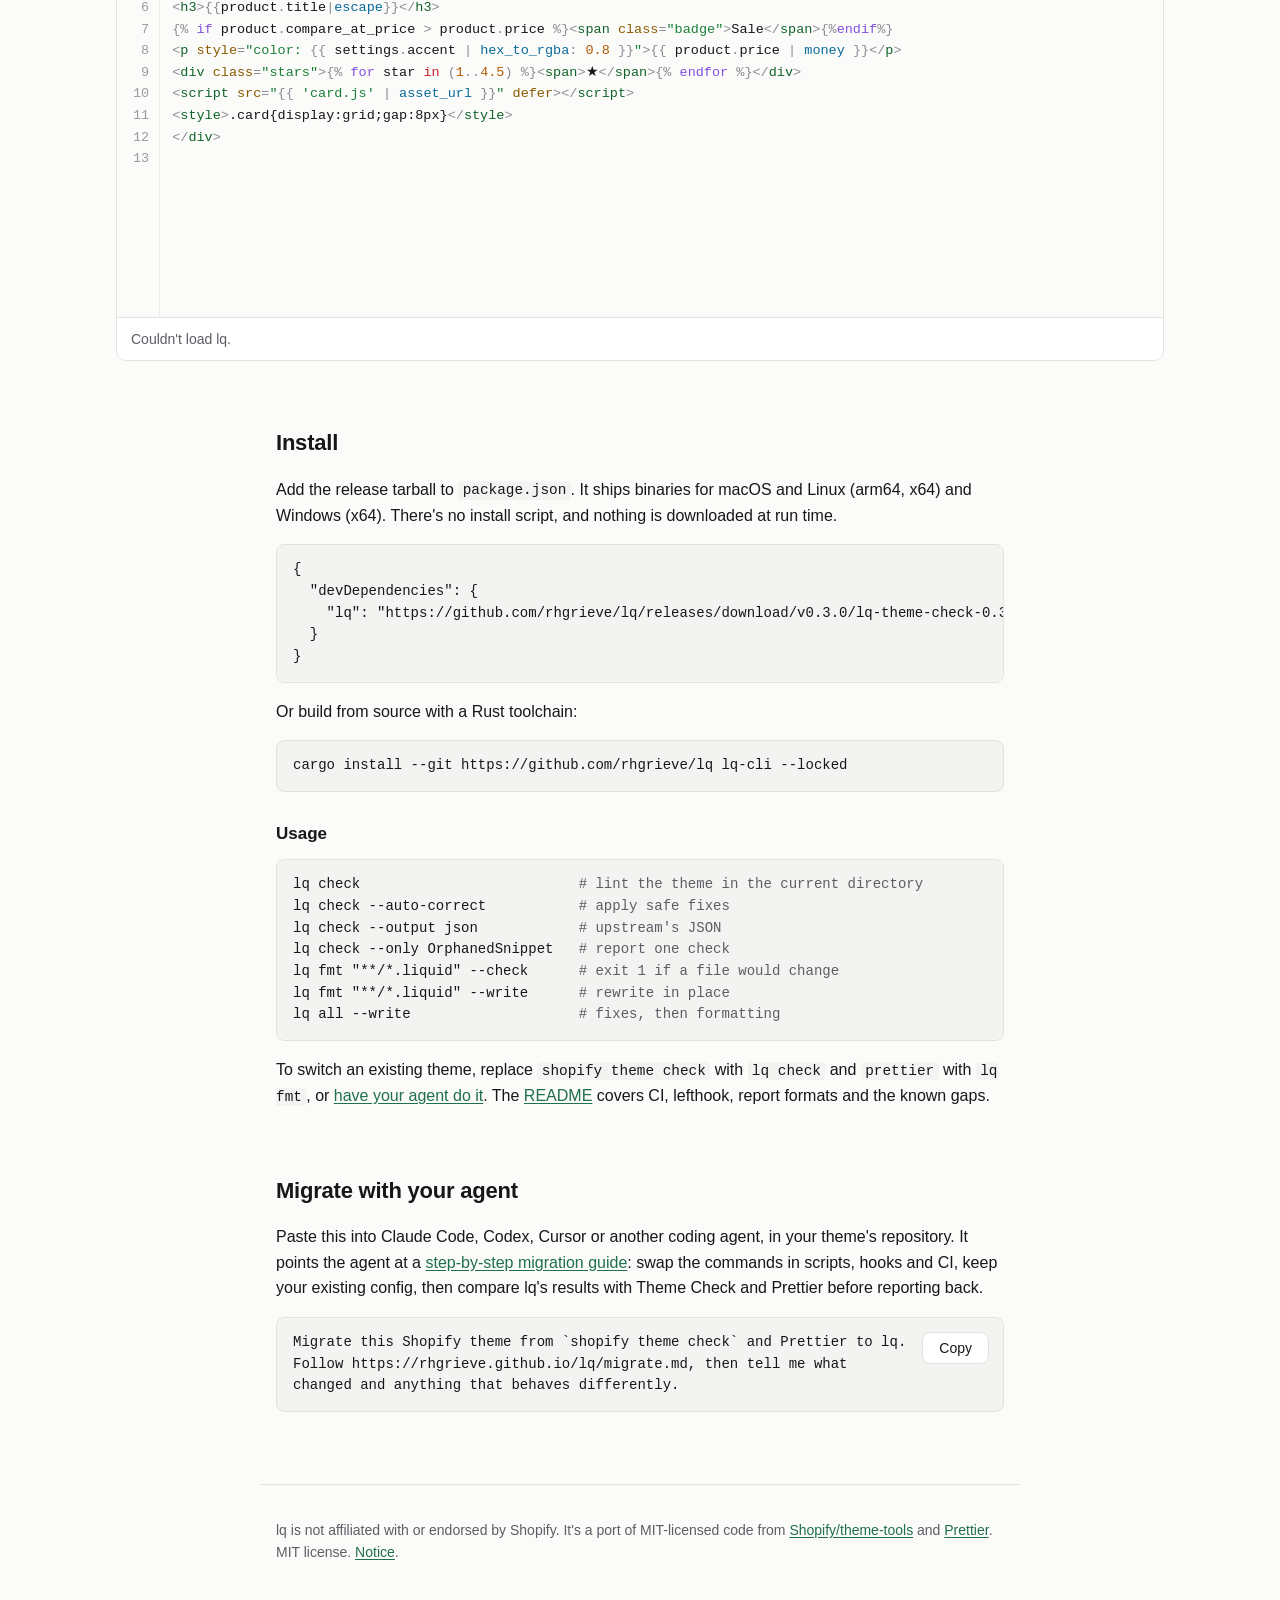
==== commit 7b62fcc3: "Release 0.3.0 lq profile estimates a page's Liquid render time offline, against a mock shop, with ca" ====
--- a/site/index.html
+++ b/site/index.html
@@ -133,7 +133,7 @@
       <p>Add the release tarball to <code>package.json</code>. It ships binaries for macOS and Linux (arm64, x64) and Windows (x64). There's no install script, and nothing is downloaded at run time.</p>
       <pre class="code"><code>{
   "devDependencies": {
-    "lq": "https://github.com/rhgrieve/lq/releases/download/v0.2.0/lq-theme-check-0.2.0.tgz"
+    "lq": "https://github.com/rhgrieve/lq/releases/download/v0.3.0/lq-theme-check-0.3.0.tgz"
   }
 }</code></pre>
       <p>Or build from source with a Rust toolchain:</p>
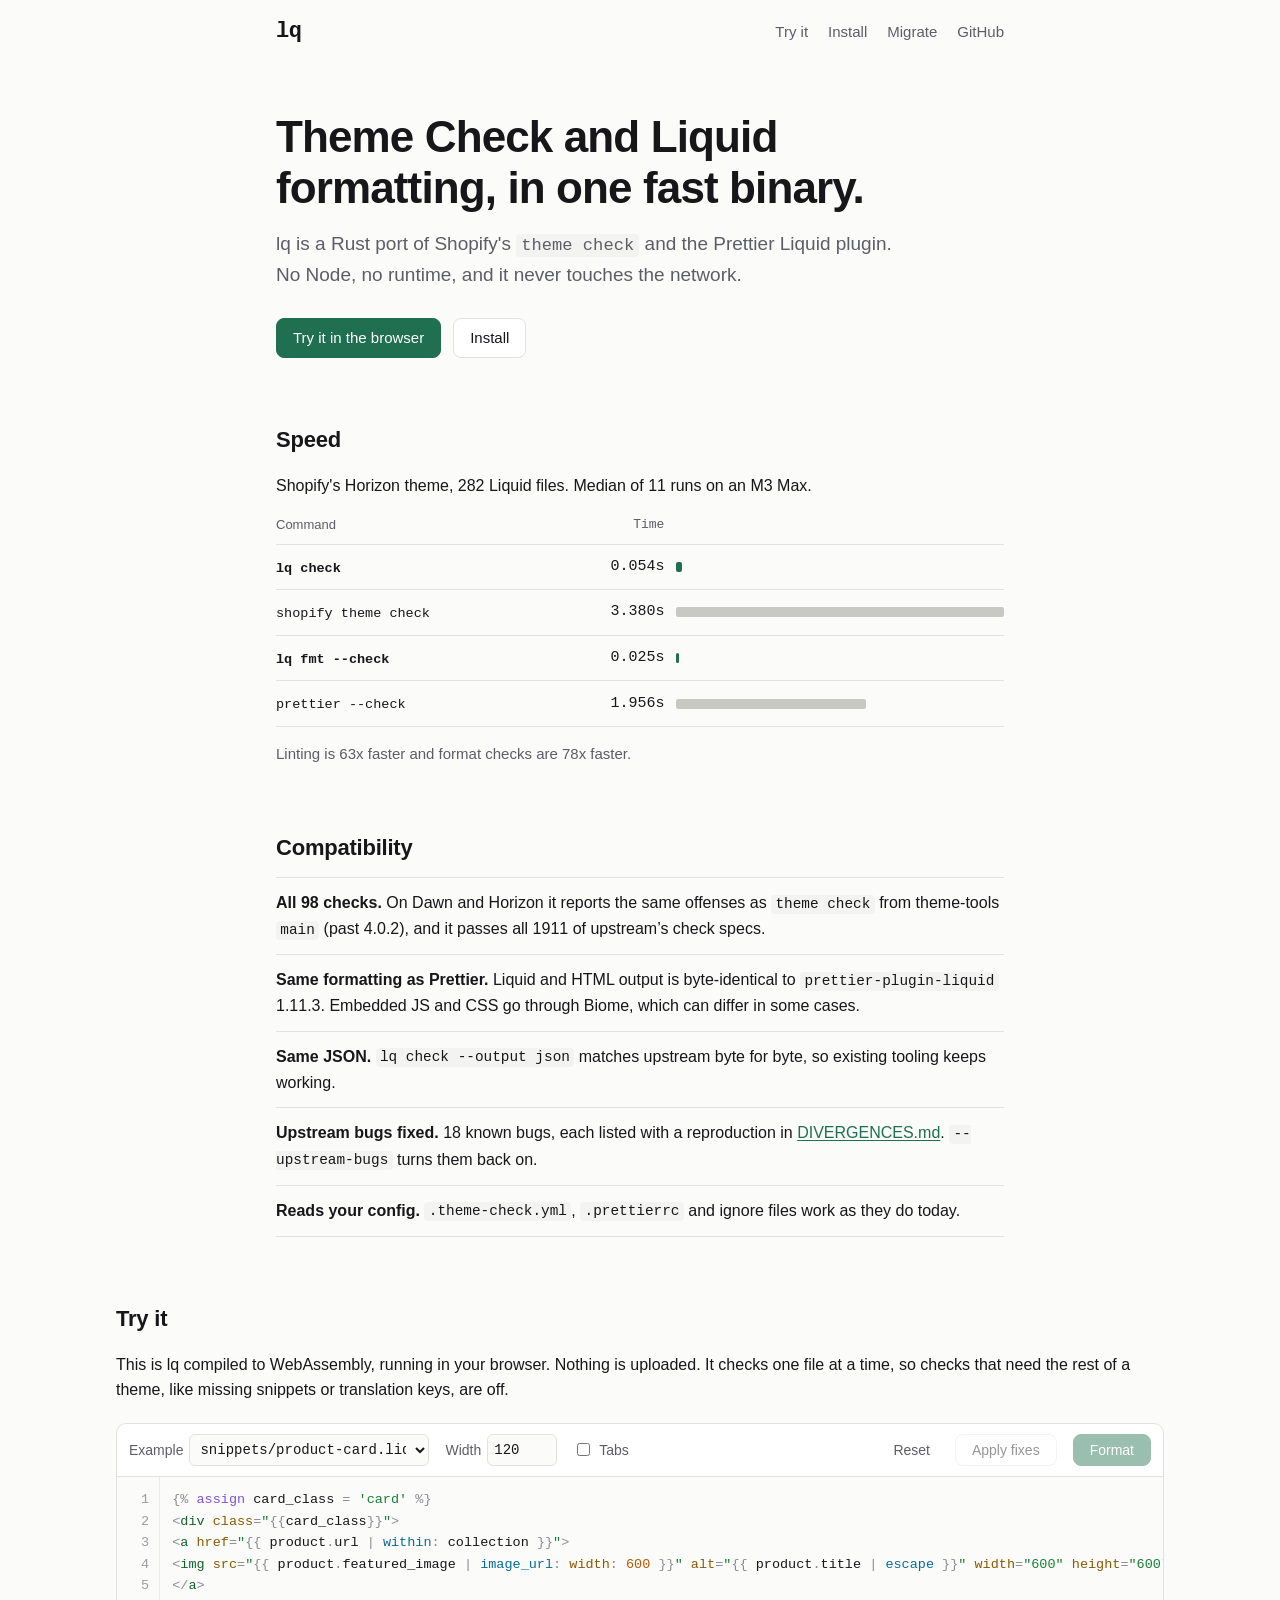
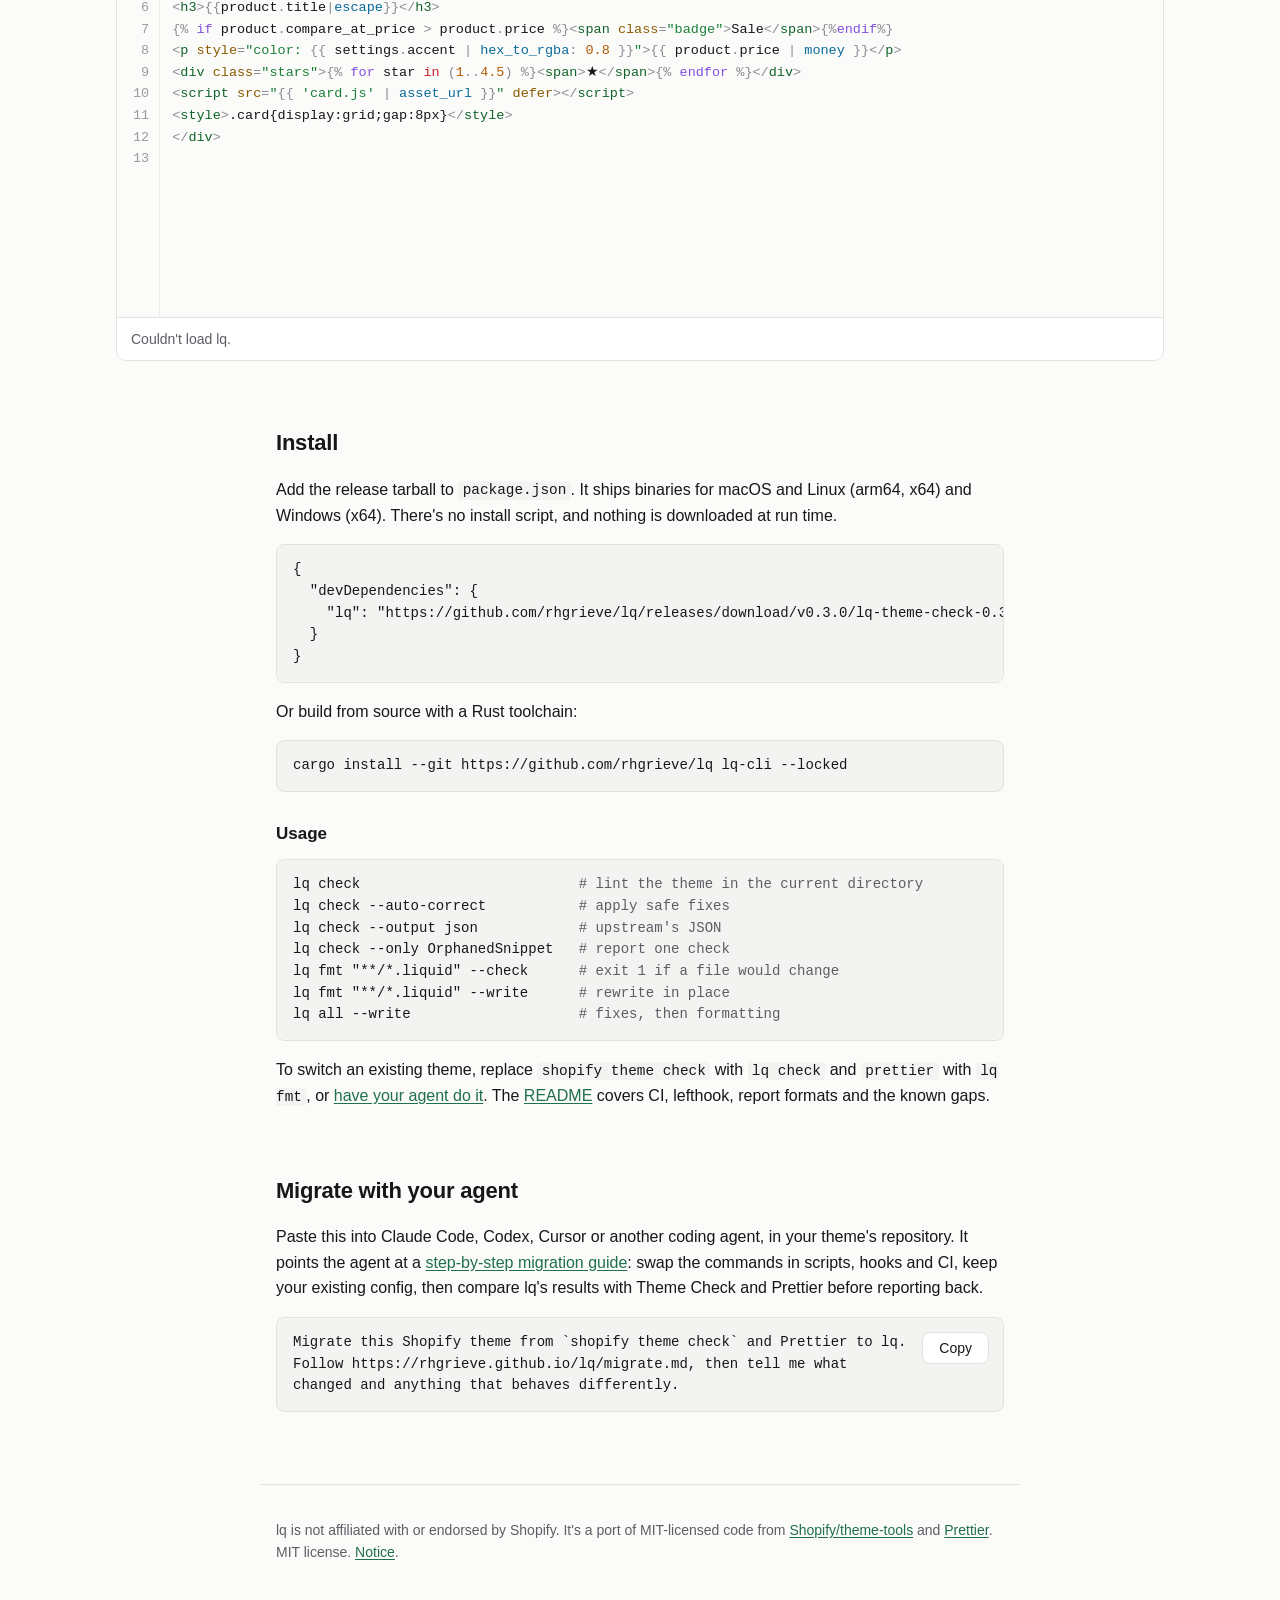
==== commit f224b686: "Reproduce LiquidSyntaxError's crash on Object.prototype tag names, and fix it by default Main's pars" ====
--- a/site/index.html
+++ b/site/index.html
@@ -78,10 +78,10 @@
     <section class="wrap" aria-labelledby="compat-h">
       <h2 id="compat-h">Compatibility</h2>
       <ul class="facts">
-        <li><strong>All 91 checks.</strong> On Dawn, Horizon and a production theme, it reports the same offenses as <code>theme check</code> 3.31.0.</li>
+        <li><strong>All 98 checks.</strong> On Dawn and Horizon it reports the same offenses as <code>theme check</code> from theme-tools <code>main</code> (past 4.0.2), and it passes all 1911 of upstream&rsquo;s check specs.</li>
         <li><strong>Same formatting as Prettier.</strong> Liquid and HTML output is byte-identical to <code>prettier-plugin-liquid</code> 1.11.3. Embedded JS and CSS go through Biome, which can differ in some cases.</li>
         <li><strong>Same JSON.</strong> <code>lq check --output json</code> matches upstream byte for byte, so existing tooling keeps working.</li>
-        <li><strong>Upstream bugs fixed.</strong> 20 known bugs, each listed with a reproduction in <a href="https://github.com/rhgrieve/lq/blob/main/DIVERGENCES.md">DIVERGENCES.md</a>. <code>--upstream-bugs</code> turns them back on.</li>
+        <li><strong>Upstream bugs fixed.</strong> 18 known bugs, each listed with a reproduction in <a href="https://github.com/rhgrieve/lq/blob/main/DIVERGENCES.md">DIVERGENCES.md</a>. <code>--upstream-bugs</code> turns them back on.</li>
         <li><strong>Reads your config.</strong> <code>.theme-check.yml</code>, <code>.prettierrc</code> and ignore files work as they do today.</li>
       </ul>
     </section>
